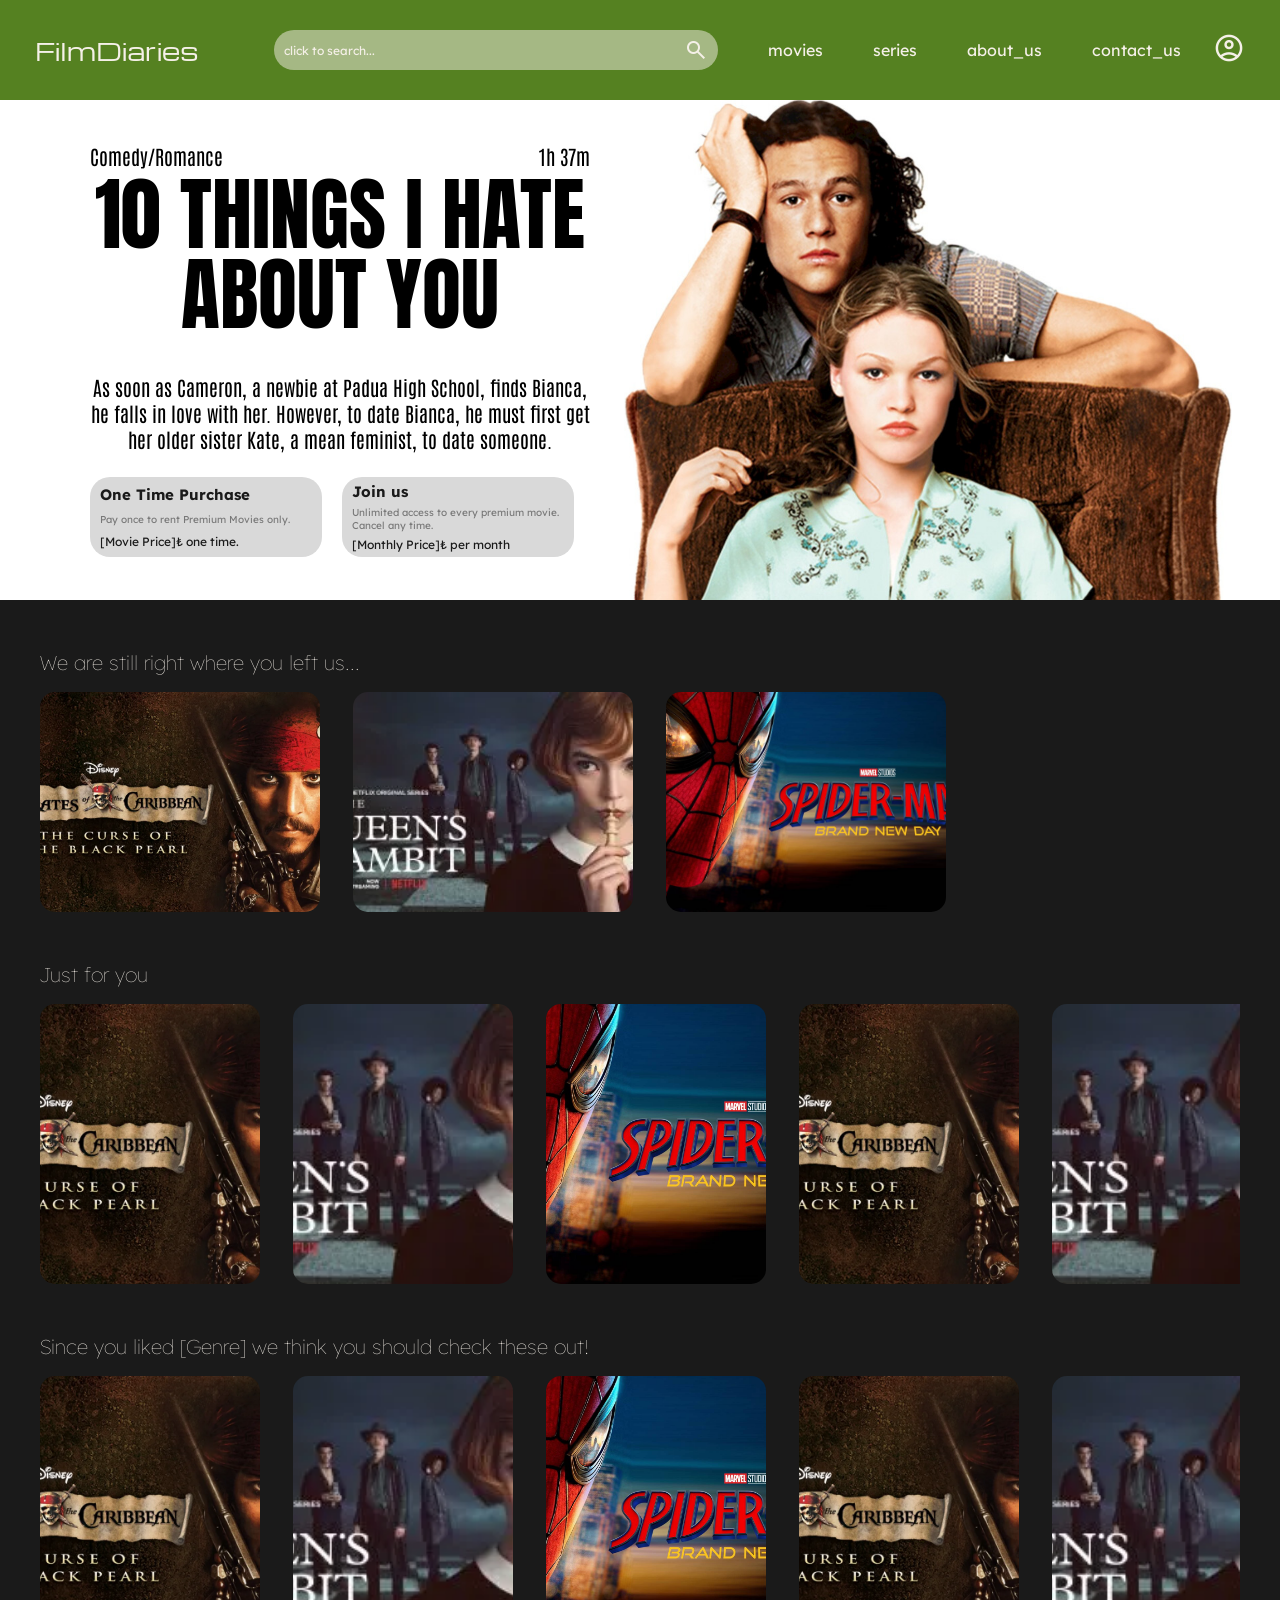
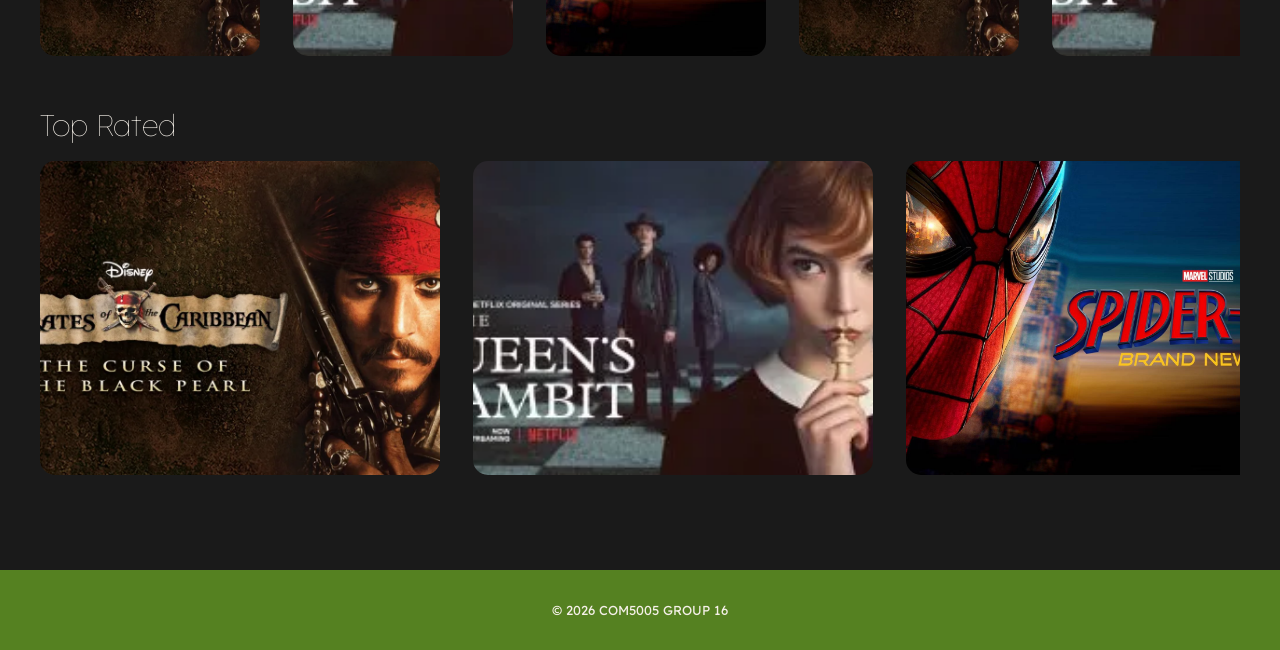
==== index.html @ 5ed3d282 "profile pop-up" ====
<!doctype html>
<html lang="en">
<head>
    <meta charset="UTF-8">
    <meta name="viewport" content="width=device-width, initial-scale=1.0">
    <title>FilmDiaries</title>
    <link rel="stylesheet" href="https://fonts.googleapis.com/css2?family=Anton&family=Antonio:wght@100..700&family=Instrument+Sans:ital,wght@0,400..700;1,400..700&family=Michroma&display=swap">
    <link rel="stylesheet" href="https://fonts.googleapis.com/css2?family=Anton&family=Antonio:wght@100..700&family=Instrument+Sans:ital,wght@0,400..700;1,400..700&display=swap">
    <link rel="stylesheet" href="https://fonts.googleapis.com/css2?family=Anton&family=Instrument+Sans:ital,wght@0,400..700;1,400..700&display=swap">
    <link rel="stylesheet" href="https://fonts.googleapis.com/css2?family=Lexend:wght@300;400;600;700&display=swap">
    <link rel="stylesheet" href="https://fonts.googleapis.com/css2?family=Material+Symbols+Outlined:opsz,wght,FILL,GRAD@20..48,100..700,0..1,-50..200" />
    <link href="css/style.css" rel="stylesheet" />
</head>
<body>
    <!-- nav bar ----------------------------------------------------------------------------------------- -->
    <nav>
        <div class="nav-left">
        <a href="index.html" class="logo">FilmDiaries</a>
        <form>
            <div class="search">
                <input class="search-input" type="search" placeholder="click to search...">
                <span class="search-icon material-symbols-outlined">search</span>
            </div>
        </form>
        </div>
        <div class="nav-right">
        <div class="nav-links">
            <a href="movies.html" class="link-text">movies</a>
            <a href="series.html" class="link-text">series</a>
            <a href="about_us.html" class="link-text">about_us</a>
            <a href="contact_us.html" class="link-text">contact_us</a>
            
        </div>
        <div class="profile">
            <span class="profile-icon material-symbols-outlined">account_circle</span>
            <!-- Açılır Menü (Popup) -->
            <div class="profile-popup" id="profilePopup">
                <div class="popup-header">
                    <span class="popup-title">My Profile</span>
                    <span class="header-icon material-symbols-outlined">account_circle</span>
                </div>
                <div class="popup-divider"></div>
                <ul class="popup-menu">
                    <li><a href="my_list.html">My List</a></li>
                    <li><a href="history.html">Watch History</a></li>
                    <li><a href="settings.html">Settings</a></li>
                </ul>
        </div>
        </div>
    </nav>
    <!-- reklam ----------------------------------------------------------------------------------------- -->
    <section class="reklam">
        <div class="reklam-movie">
            <div class="movie-info">
                <p>Comedy/Romance</p>
                <p>1h 37m</p>
            </div>
            <h1>10 THINGS I HATE ABOUT YOU</h1>
            <h6>
            As soon as Cameron, a newbie at Padua High School,
            finds Bianca, he falls in love with her. However,
            to date Bianca, he must first get her older sister Kate,
            a mean feminist, to date someone.
            </h6>
        </div>
        <div class="reklam-purchase-options">
            <div class="reklam-one-time">
                <h6>One Time Purchase</h6>
                <p>Pay once to rent Premium Movies only.</p>
                <h7>[Movie Price]₺ one time.</h7>
            </div>
            <div class="reklam-join">
                <h6>Join us</h6>
                <p>Unlimited access to every premium movie. Cancel any time.</p>
                <h7>[Monthly Price]₺ per month</h7>
            </div>
        </div>
    </section>
    <!-- main ----------------------------------------------------------------------------------------- -->
    <main>
        <p>We are still right where you left us...</p>
            <div class="wrapper">        
                <div class="wrapper-item">
                    <img class="item1-img" src="images/caribbean.webp" alt="Pirates of the Caribbean">
                </div>
                <div class="wrapper-item">
                    <img class="item1-img" src="images/QUEENS.webp" alt="The Queens Gambit">
                </div>
                <div class="wrapper-item">
                    <img class="item1-img" src="images/spiderman.jpg" alt="Spiderman 1">
                </div>
            </div>

        <p>Just for you</p>
            <div class="wrapper">        
                <div class="wrapper-item">
                    <img class="item2-img" src="images/caribbean.webp" alt="Pirates of the Caribbean">
                </div>
                <div class="wrapper-item">
                    <img class="item2-img" src="images/QUEENS.webp" alt="The Queens Gambit">
                </div>
                <div class="wrapper-item">
                    <img class="item2-img" src="images/spiderman.jpg" alt="Spiderman 1">
                </div>
                <div class="wrapper-item">
                    <img class="item2-img" src="images/caribbean.webp" alt="Pirates of the Caribbean">
                </div>
                <div class="wrapper-item">
                    <img class="item2-img" src="images/QUEENS.webp" alt="The Queens Gambit">
                </div>
                <div class="wrapper-item">
                    <img class="item2-img" src="images/spiderman.jpg" alt="Spiderman 1">
                </div>
                <div class="wrapper-item">
                    <img class="item2-img" src="images/caribbean.webp" alt="Pirates of the Caribbean">
                </div>
                <div class="wrapper-item">
                    <img class="item2-img" src="images/QUEENS.webp" alt="The Queens Gambit">
                </div>
                <div class="wrapper-item">
                    <img class="item2-img" src="images/spiderman.jpg" alt="Spiderman 1">
                </div>
            </div>
        <p>Since you liked [Genre] we think you should check these out!</p>
            <div class="wrapper">        
                <div class="wrapper-item">
                    <img class="item2-img" src="images/caribbean.webp" alt="Pirates of the Caribbean">
                </div>
                <div class="wrapper-item">
                    <img class="item2-img" src="images/QUEENS.webp" alt="The Queens Gambit">
                </div>
                <div class="wrapper-item">
                    <img class="item2-img" src="images/spiderman.jpg" alt="Spiderman 1">
                </div>
                <div class="wrapper-item">
                    <img class="item2-img" src="images/caribbean.webp" alt="Pirates of the Caribbean">
                </div>
                <div class="wrapper-item">
                    <img class="item2-img" src="images/QUEENS.webp" alt="The Queens Gambit">
                </div>
                <div class="wrapper-item">
                    <img class="item2-img" src="images/spiderman.jpg" alt="Spiderman 1">
                </div>
                <div class="wrapper-item">
                    <img class="item2-img" src="images/caribbean.webp" alt="Pirates of the Caribbean">
                </div>
                <div class="wrapper-item">
                    <img class="item2-img" src="images/QUEENS.webp" alt="The Queens Gambit">
                </div>
                <div class="wrapper-item">
                    <img class="item2-img" src="images/spiderman.jpg" alt="Spiderman 1">
                </div>
            </div>
        <h6>Top Rated</h6>
            <div class="wrapper">        
                <div class="wrapper-item">
                    <img class="item3-img" src="images/caribbean.webp" alt="Pirates of the Caribbean">
                </div>
                <div class="wrapper-item">
                    <img class="item3-img" src="images/QUEENS.webp" alt="The Queens Gambit">
                </div>
                <div class="wrapper-item">
                    <img class="item3-img" src="images/spiderman.jpg" alt="Spiderman 1">
                </div>
            </div>
    </main>
</body>
<script>
    const profileBtn = document.querySelector('nav .profile');
    const profilePopup = document.getElementById('profilePopup');

    profileBtn.addEventListener('click', (e) => {
        if (e.target.closest('.profile-popup')) return;
        profilePopup.classList.toggle('active');
    });

    document.addEventListener('click', (e) => {
        if (!profileBtn.contains(e.target)) {
            profilePopup.classList.remove('active');
        }
    });
</script>
<footer>
    <p>© 2026 COM5005 GROUP 16</p>
</footer>
</html>
---- css/style.css ----
* {
    margin: 0;
    padding: 0;
    box-sizing: border-box;
}
/* sayfanın genel stili */
body {
    font-family: "Lexend", sans-serif;
    color: #F5F0E8;
    background-color: #1A1A1A;
    width: 100%;
    overflow-x: hidden;
}

/* nav bar ------------------------------------------------------------------------------ */

nav {
    display: flex;
    justify-content: space-between;
    align-items: center;
    background-color: #558121;
    position: sticky; /* sayfa kaydırılınca nav üstte kalmaya devam etsin */
    top: 0;
    z-index: 100; /* diğer elemanların üstünde dursun diye en üst katman */
    height: 100px;
    padding: 25px;
    box-sizing: border-box;
    width: 100%;
    border: none;
}
.nav-left {
    display: flex;
    align-items: center;
    gap: 65px; 
}
.nav-right {
    align-items: center;
    gap: 35px;
    display: flex;
}

nav .logo {
    font-family: "Michroma", sans-serif;
    color: #F5F0E8;
    font-size: 24px;
    white-space: nowrap;
    padding: 10px;
    text-decoration: none;
}
nav .logo:hover{
    color: #812154;
}
nav .search{
    width:max-content;
    display: flex;
    padding: 10px;
    border-radius: 28px;
    background-color: rgba(245, 240, 232,0.5);
    height: 40px;
    align-items: center;
    box-sizing: border-box;
}

nav .search-input{
    font-size: 12px;
    font-family:'Lexend', sans-serif;
    border:none;
    background: transparent;
    width: 400px;
}

nav .search-input::placeholder,
nav .search-icon{
    color: #F5F0E8;
}

/*nav linkleri */

.nav-links{
    display: flex;
    margin-right: 30px;
    width: 400px;
    margin: auto;   
    gap: 50px;
}

nav .link {
    font: size 20px;
    font-family:'Lexend', sans-serif;
    border:none;
    background: transparent;
    width: 400px;
    display: flex;
    margin: auto;
}

nav .link-text {
    text-decoration: none;
    color: #F5F0E8;
    font: size 20px;
    font-family:'Lexend', sans-serif;
    border:none;
    background: transparent;
    width: 400px;
    display: flex;
    gap: 32px;
    margin: auto;
}

nav .link-text:hover {
    color: #812154;
}
nav .profile{
    border:none;
    background: transparent;
    padding: 10px;
    margin: auto;
}
nav .profile-icon.material-symbols-outlined{
    border:none;
    background: transparent;
    font-size: 32px;
    margin: auto;
}
nav .profile:hover{
    color: #812154;
}

/* Profil alanına konumlandırma desteği */
nav .profile {
    position: relative;
    cursor: pointer;
}

/* Açılır Menü (Popup) */
.profile-popup {
    display: none;
    position: absolute;
    top: -5px;
    right: 0;
    width: 210px;
    background-color: #262c26;
    border-radius: 18px;
    padding: 16px 20px;
    box-shadow: 0 10px 25px rgba(0, 0, 0, 0.45);
    z-index: 1000;
    color: #ffffff;
    cursor: default;
}

.profile-popup.active {
    display: block;
}

.popup-header {
    display: flex;
    align-items: center;
    justify-content: flex-end;
    gap: 10px;
}

.popup-title {
    font-size: 14px;
    font-weight: 500;
}

.header-icon {
    font-size: 28px !important;
    color: #889388;
}

.popup-divider {
    height: 1px;
    background-color: rgba(255, 255, 255, 0.2);
    margin: 12px 0 10px 0;
}

.popup-menu {
    list-style-type: disc;
    margin: 0;
    padding-left: 20px;
    text-align: left;
}

.popup-menu li {
    margin: 8px 0;
    color: #e6e6e6;
}

.popup-menu a {
    color: #f0f0f0;
    text-decoration: none;
    font-size: 14px;
}

.popup-menu a:hover {
    color: #812154;
    text-decoration: underline;
}

/* reklam ------------------------------------------------------------------------------ */

.reklam{
    background-image: url('../images/reklam.jpg');
    background-size: cover;
    background-position: center;
    background-repeat: no-repeat;
    height: 500px;
    display: flex;
    flex-direction: column;  
    justify-content: center;
}
.reklam-movie h1{
    font-size: 80px;
    font-family: "Anton",sans-serif;
    text-align: center;
    font-weight: normal;
    line-height: 80px;
    margin-top: 5px;
}
.reklam-movie h6{
    font-family: "Antonio",sans-serif;
    font-size: 20px;
    text-align: center;
    font-weight: normal;
    margin-top: 40px;

}
.movie-info p{
    font-family: "Antonio",sans-serif;
    font-size: 20px;
}
.reklam-movie{
    mix-blend-mode: difference;
    color: #ffffff;
    width: 500px;
    margin-left: 90px;
}
.movie-info{
    display: flex;
    justify-content: space-between;
    font-family: "Anton", sans-serif;
}
.reklam-purchase-options{
    margin-top: 25px;
    display: flex;
    gap: 20px   ;
    justify-content: left;
    margin-left: 90px;
}
.reklam-one-time{
    background-color: #D9D9D9;
    border-radius: 20px;
    height:80px ; 
    width:232px ; 
    display: flex;
    flex-direction: column;
    text-align: left;
    justify-content: space-evenly;  
}
.reklam-join{
    background-color: #D9D9D9;
    border-radius: 20px;
    height:80px ; 
    width:232px ; 
    display: flex;
    flex-direction: column;
    text-align: left;
    justify-content: space-evenly;  
}
.reklam-purchase-options h6{
    font-family: "Lexend",sans-serif;
    font-size: 15px;
    color: #1A1A1A;
    margin-left: 10px;

}
.reklam-purchase-options h7{
    font-family: "Lexend",sans-serif;
    font-size: 12px;
    color: #1A1A1A;
    margin-left: 10px;

}
.reklam-purchase-options p{
    font-family: "Lexend",sans-serif;
    font-size: 10px;
    color: #1A1A1A;
    opacity: 50%;
    margin-left: 10px;

}




/* main ------------------------------------------------------------------------------ */

main{
    height: 1520px;
}
main p{
    font-size: 20px;
    font-weight: lighter;
    margin-top: 50px;
    margin-left: 40px;
    margin-right: 40px;


}
.wrapper{
    margin-left: 40px;
    margin-right: 40px;
    display: flex;
    overflow-x: auto;
    margin-top: 17px;
    gap: 33px;
}
.wrapper::-webkit-scrollbar{
    width: 0px;
    height: 0px;
}
.wrapper-item{
    line-height: 0px;
    width: auto !important;
}
.item1-img{
    width: 280px;
    height: 220px;
    object-fit: cover;
    border-radius: 15px;
}
.item2-img{
    width: 220px;
    height: 280px;
    object-fit: cover;
    border-radius: 15px;

}
main h6{
    font-size: 30px;
    font-weight: lighter;
    margin-top: 50px;
    margin-left: 40px;
    margin-right: 40px;

}
.item3-img{
    width: 400px;
    height: 314px;
    object-fit: cover;
    border-radius: 15px;

}
/* footer ------------------------------------------------------------------------------ */

footer{
    background-color: #558121;
    height: 80px;
    display: flex;
    flex-direction: column;
    justify-content: center;
}
footer p{
    text-align: center;
    font-size: 13px;
}
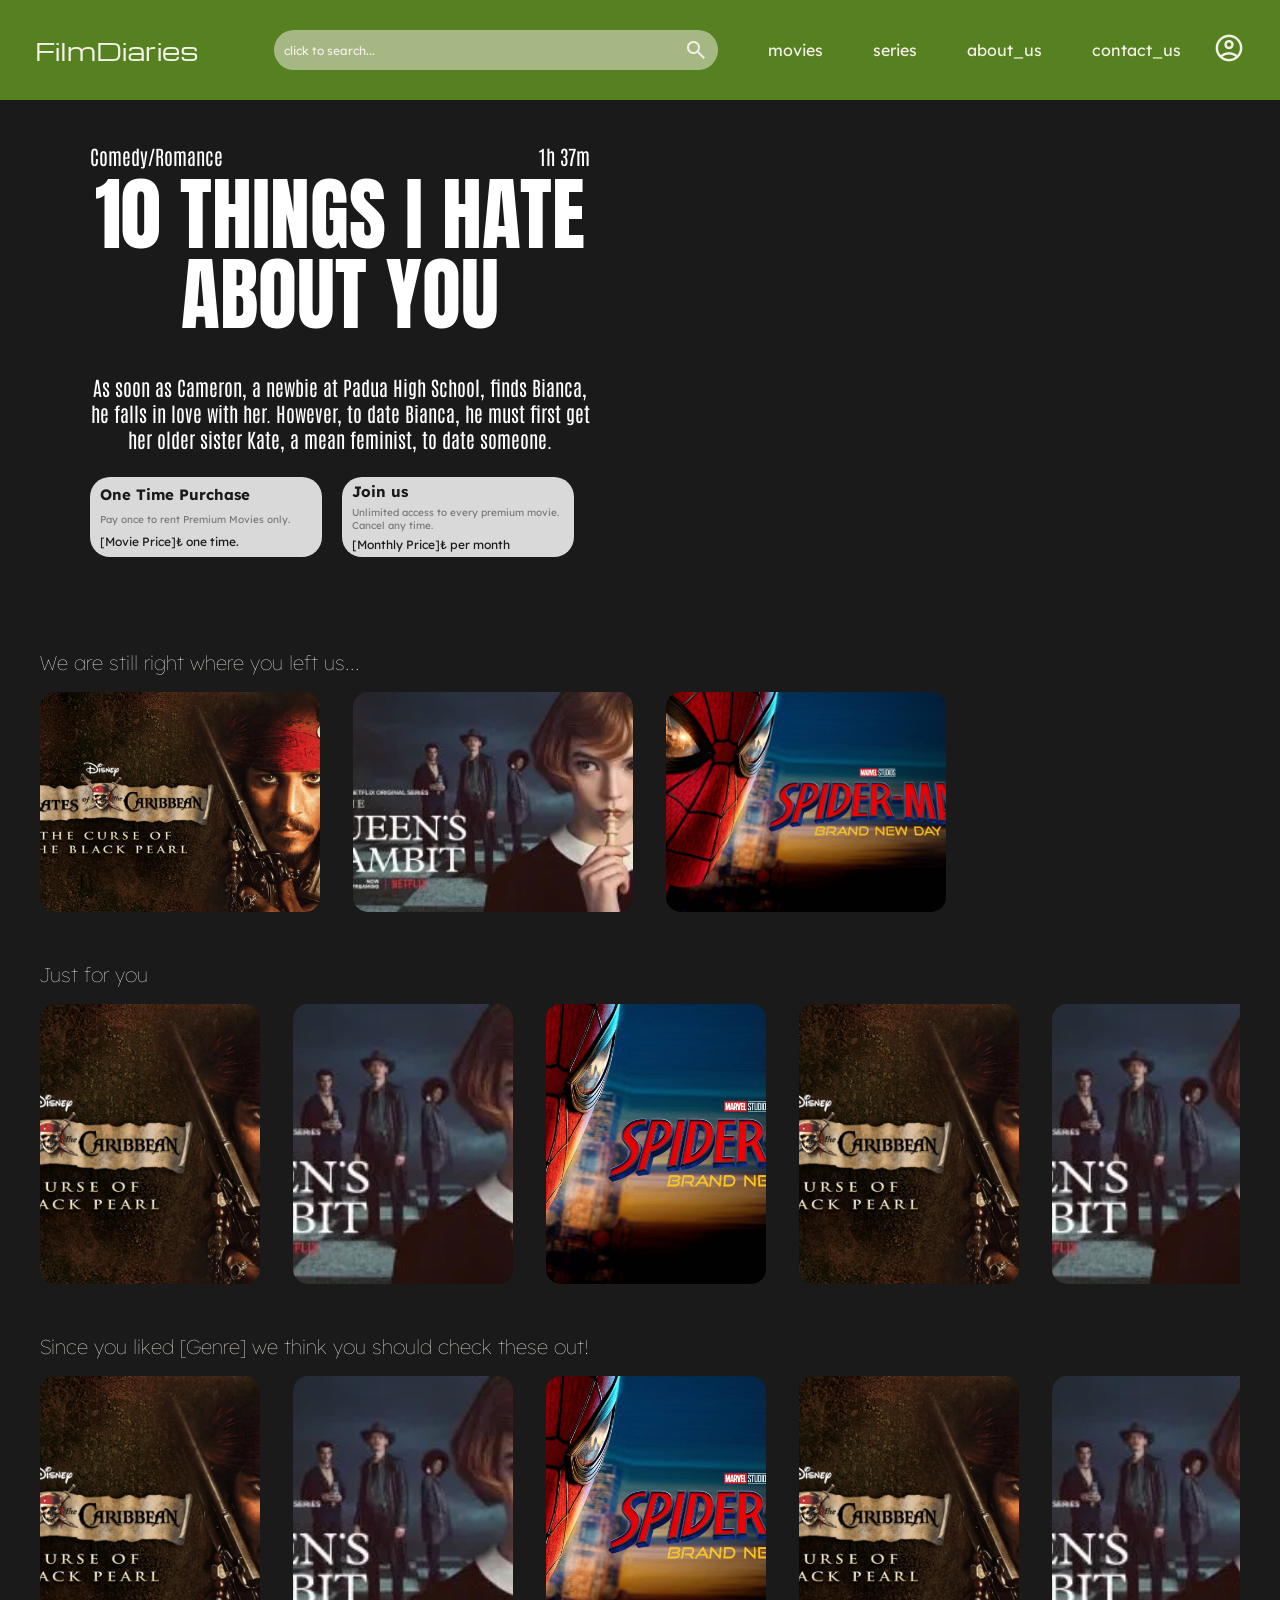
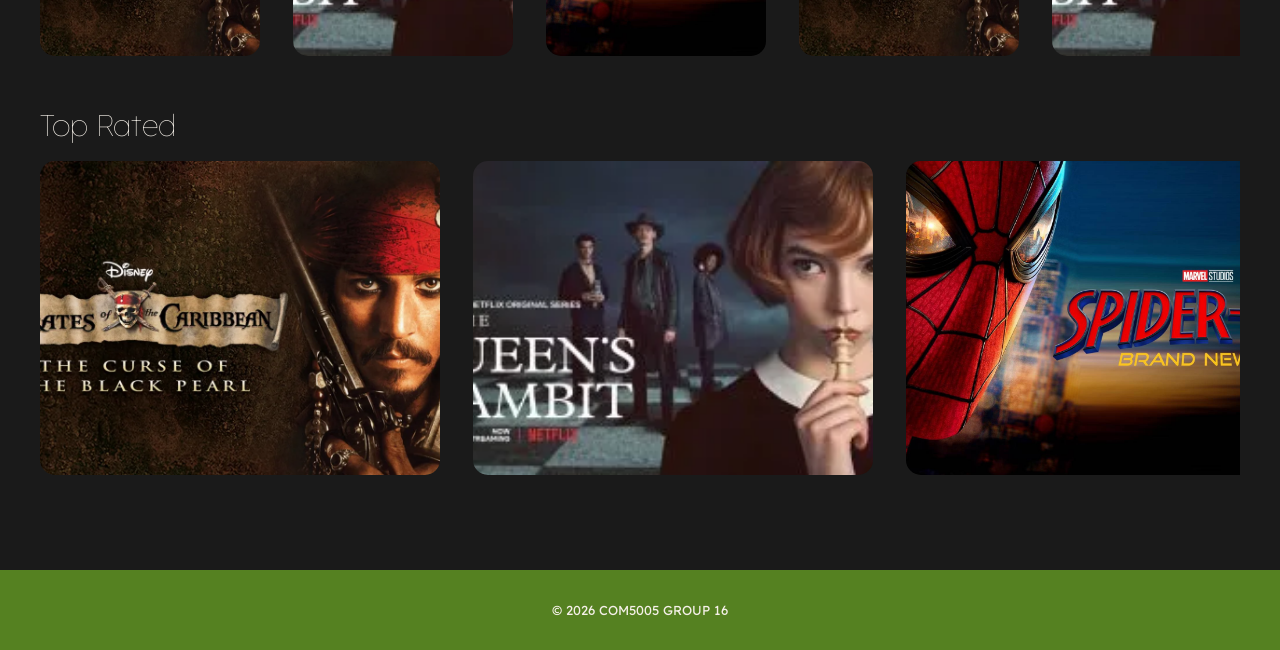
==== commit 6c80fab5: "reklam kelimesini sponsorla değiştirme" ====
--- a/index.html
+++ b/index.html
@@ -15,42 +15,42 @@
     <!-- nav bar ----------------------------------------------------------------------------------------- -->
     <nav>
         <div class="nav-left">
-        <a href="index.html" class="logo">FilmDiaries</a>
-        <form>
-            <div class="search">
-                <input class="search-input" type="search" placeholder="click to search...">
-                <span class="search-icon material-symbols-outlined">search</span>
-            </div>
-        </form>
+            <a href="index.html" class="logo">FilmDiaries</a>
+            <form>
+                <div class="search">
+                    <input class="search-input" type="search" placeholder="click to search...">
+                    <span class="search-icon material-symbols-outlined">search</span>
+                </div>
+            </form>
         </div>
         <div class="nav-right">
-        <div class="nav-links">
-            <a href="movies.html" class="link-text">movies</a>
-            <a href="series.html" class="link-text">series</a>
-            <a href="about_us.html" class="link-text">about_us</a>
-            <a href="contact_us.html" class="link-text">contact_us</a>
-            
-        </div>
-        <div class="profile">
-            <span class="profile-icon material-symbols-outlined">account_circle</span>
-            <!-- Açılır Menü (Popup) -->
-            <div class="profile-popup" id="profilePopup">
-                <div class="popup-header">
-                    <span class="popup-title">My Profile</span>
-                    <span class="header-icon material-symbols-outlined">account_circle</span>
+            <div class="nav-links">
+                <a href="movies.html" class="link-text">movies</a>
+                <a href="series.html" class="link-text">series</a>
+                <a href="about_us.html" class="link-text">about_us</a>
+                <a href="contact_us.html" class="link-text">contact_us</a> 
+            </div>
+            <div class="profile">
+                <span class="profile-icon material-symbols-outlined">account_circle</span>
+                <!-- Açılır Menü (Popup) -->
+                <div class="profile-popup" id="profilePopup">
+                    <div class="popup-header">
+                        <a class="popup-title" href="profile.html">My Profile</a>
+                        <span class="header-icon material-symbols-outlined">account_circle</span>
+                    </div>
+                    <div class="popup-divider"></div>
+                    <ul class="popup-menu">
+                        <li><a href="my_list.html">My List</a></li>
+                        <li><a href="history.html">Watch History</a></li>
+                        <li><a href="settings.html">Settings</a></li>
+                    </ul>
                 </div>
-                <div class="popup-divider"></div>
-                <ul class="popup-menu">
-                    <li><a href="my_list.html">My List</a></li>
-                    <li><a href="history.html">Watch History</a></li>
-                    <li><a href="settings.html">Settings</a></li>
-                </ul>
-        </div>
+            </div>
         </div>
     </nav>
-    <!-- reklam ----------------------------------------------------------------------------------------- -->
-    <section class="reklam">
-        <div class="reklam-movie">
+    <!-- sponsor ----------------------------------------------------------------------------------------- -->
+    <section class="sponsor">
+        <div class="sponsor-movie">
             <div class="movie-info">
                 <p>Comedy/Romance</p>
                 <p>1h 37m</p>
@@ -63,13 +63,13 @@
             a mean feminist, to date someone.
             </h6>
         </div>
-        <div class="reklam-purchase-options">
-            <div class="reklam-one-time">
+        <div class="sponsor-purchase-options">
+            <div class="sponsor-one-time">
                 <h6>One Time Purchase</h6>
                 <p>Pay once to rent Premium Movies only.</p>
                 <h7>[Movie Price]₺ one time.</h7>
             </div>
-            <div class="reklam-join">
+            <div class="sponsor-join">
                 <h6>Join us</h6>
                 <p>Unlimited access to every premium movie. Cancel any time.</p>
                 <h7>[Monthly Price]₺ per month</h7>
@@ -165,21 +165,7 @@
             </div>
     </main>
 </body>
-<script>
-    const profileBtn = document.querySelector('nav .profile');
-    const profilePopup = document.getElementById('profilePopup');
-
-    profileBtn.addEventListener('click', (e) => {
-        if (e.target.closest('.profile-popup')) return;
-        profilePopup.classList.toggle('active');
-    });
-
-    document.addEventListener('click', (e) => {
-        if (!profileBtn.contains(e.target)) {
-            profilePopup.classList.remove('active');
-        }
-    });
-</script>
+<script src="js/index.js"></script>
 <footer>
     <p>© 2026 COM5005 GROUP 16</p>
 </footer>
--- a/css/style.css
+++ b/css/style.css
@@ -115,6 +115,8 @@
     background: transparent;
     padding: 10px;
     margin: auto;
+    position: relative;
+    cursor: pointer;
 }
 nav .profile-icon.material-symbols-outlined{
     border:none;
@@ -126,13 +128,6 @@
     color: #812154;
 }
 
-/* Profil alanına konumlandırma desteği */
-nav .profile {
-    position: relative;
-    cursor: pointer;
-}
-
-/* Açılır Menü (Popup) */
 .profile-popup {
     display: none;
     position: absolute;
@@ -160,8 +155,13 @@
 }
 
 .popup-title {
+    text-decoration: none;
+    color:#F5F0E8;
     font-size: 14px;
     font-weight: 500;
+}
+.popup-title:hover{
+    color: #812154;
 }
 
 .header-icon {
@@ -198,10 +198,10 @@
     text-decoration: underline;
 }
 
-/* reklam ------------------------------------------------------------------------------ */
-
-.reklam{
-    background-image: url('../images/reklam.jpg');
+/* sponsor ------------------------------------------------------------------------------ */
+
+.sponsor{
+    background-image: url('../images/sponsor.jpg');
     background-size: cover;
     background-position: center;
     background-repeat: no-repeat;
@@ -210,7 +210,7 @@
     flex-direction: column;  
     justify-content: center;
 }
-.reklam-movie h1{
+.sponsor-movie h1{
     font-size: 80px;
     font-family: "Anton",sans-serif;
     text-align: center;
@@ -218,7 +218,7 @@
     line-height: 80px;
     margin-top: 5px;
 }
-.reklam-movie h6{
+.sponsor-movie h6{
     font-family: "Antonio",sans-serif;
     font-size: 20px;
     text-align: center;
@@ -230,7 +230,7 @@
     font-family: "Antonio",sans-serif;
     font-size: 20px;
 }
-.reklam-movie{
+.sponsor-movie{
     mix-blend-mode: difference;
     color: #ffffff;
     width: 500px;
@@ -241,14 +241,14 @@
     justify-content: space-between;
     font-family: "Anton", sans-serif;
 }
-.reklam-purchase-options{
+.sponsor-purchase-options{
     margin-top: 25px;
     display: flex;
     gap: 20px   ;
     justify-content: left;
     margin-left: 90px;
 }
-.reklam-one-time{
+.sponsor-one-time{
     background-color: #D9D9D9;
     border-radius: 20px;
     height:80px ; 
@@ -258,7 +258,7 @@
     text-align: left;
     justify-content: space-evenly;  
 }
-.reklam-join{
+.sponsor-join{
     background-color: #D9D9D9;
     border-radius: 20px;
     height:80px ; 
@@ -268,21 +268,21 @@
     text-align: left;
     justify-content: space-evenly;  
 }
-.reklam-purchase-options h6{
+.sponsor-purchase-options h6{
     font-family: "Lexend",sans-serif;
     font-size: 15px;
     color: #1A1A1A;
     margin-left: 10px;
 
 }
-.reklam-purchase-options h7{
+.sponsor-purchase-options h7{
     font-family: "Lexend",sans-serif;
     font-size: 12px;
     color: #1A1A1A;
     margin-left: 10px;
 
 }
-.reklam-purchase-options p{
+.sponsor-purchase-options p{
     font-family: "Lexend",sans-serif;
     font-size: 10px;
     color: #1A1A1A;
@@ -364,4 +364,46 @@
 footer p{
     text-align: center;
     font-size: 13px;
+}
+
+/* back button ------------------------------------------------------------------------------ */
+
+.back-btn {
+    display: inline-block;
+    margin-left: 100px;
+    margin-bottom: 80px;
+    border: 2px solid #558121;
+    color: #558121;
+    padding: 12px 28px;
+    border-radius: 50px;
+    text-decoration: none;
+    font-size: 14px;
+    transition: all 0.3s;
+}
+/* çerçeveli butona hover */
+.back-btn:hover {
+    background: #558121;
+    color: #ffffff;
+}
+
+/* scroll animation ------------------------------------------------------------------------------ */
+
+/* --- YUMUŞAK KAYDIRMA (SMOOTH SCROLL) --- */
+html {
+    scroll-behavior: smooth;
+}
+
+/* --- YUKARI KAYARAK BELİRME ANİMASYONU --- */
+.scroll-reveal {
+    opacity: 0;
+    transform: translateY(45px);
+    transition: opacity 0.75s cubic-bezier(0.2, 0.8, 0.2, 1), 
+                transform 0.75s cubic-bezier(0.2, 0.8, 0.2, 1);
+    will-change: opacity, transform;
+}
+
+/* Ekrana girdiği anda JS tarafından eklenir */
+.scroll-reveal.active {
+    opacity: 1;
+    transform: translateY(0);
 }
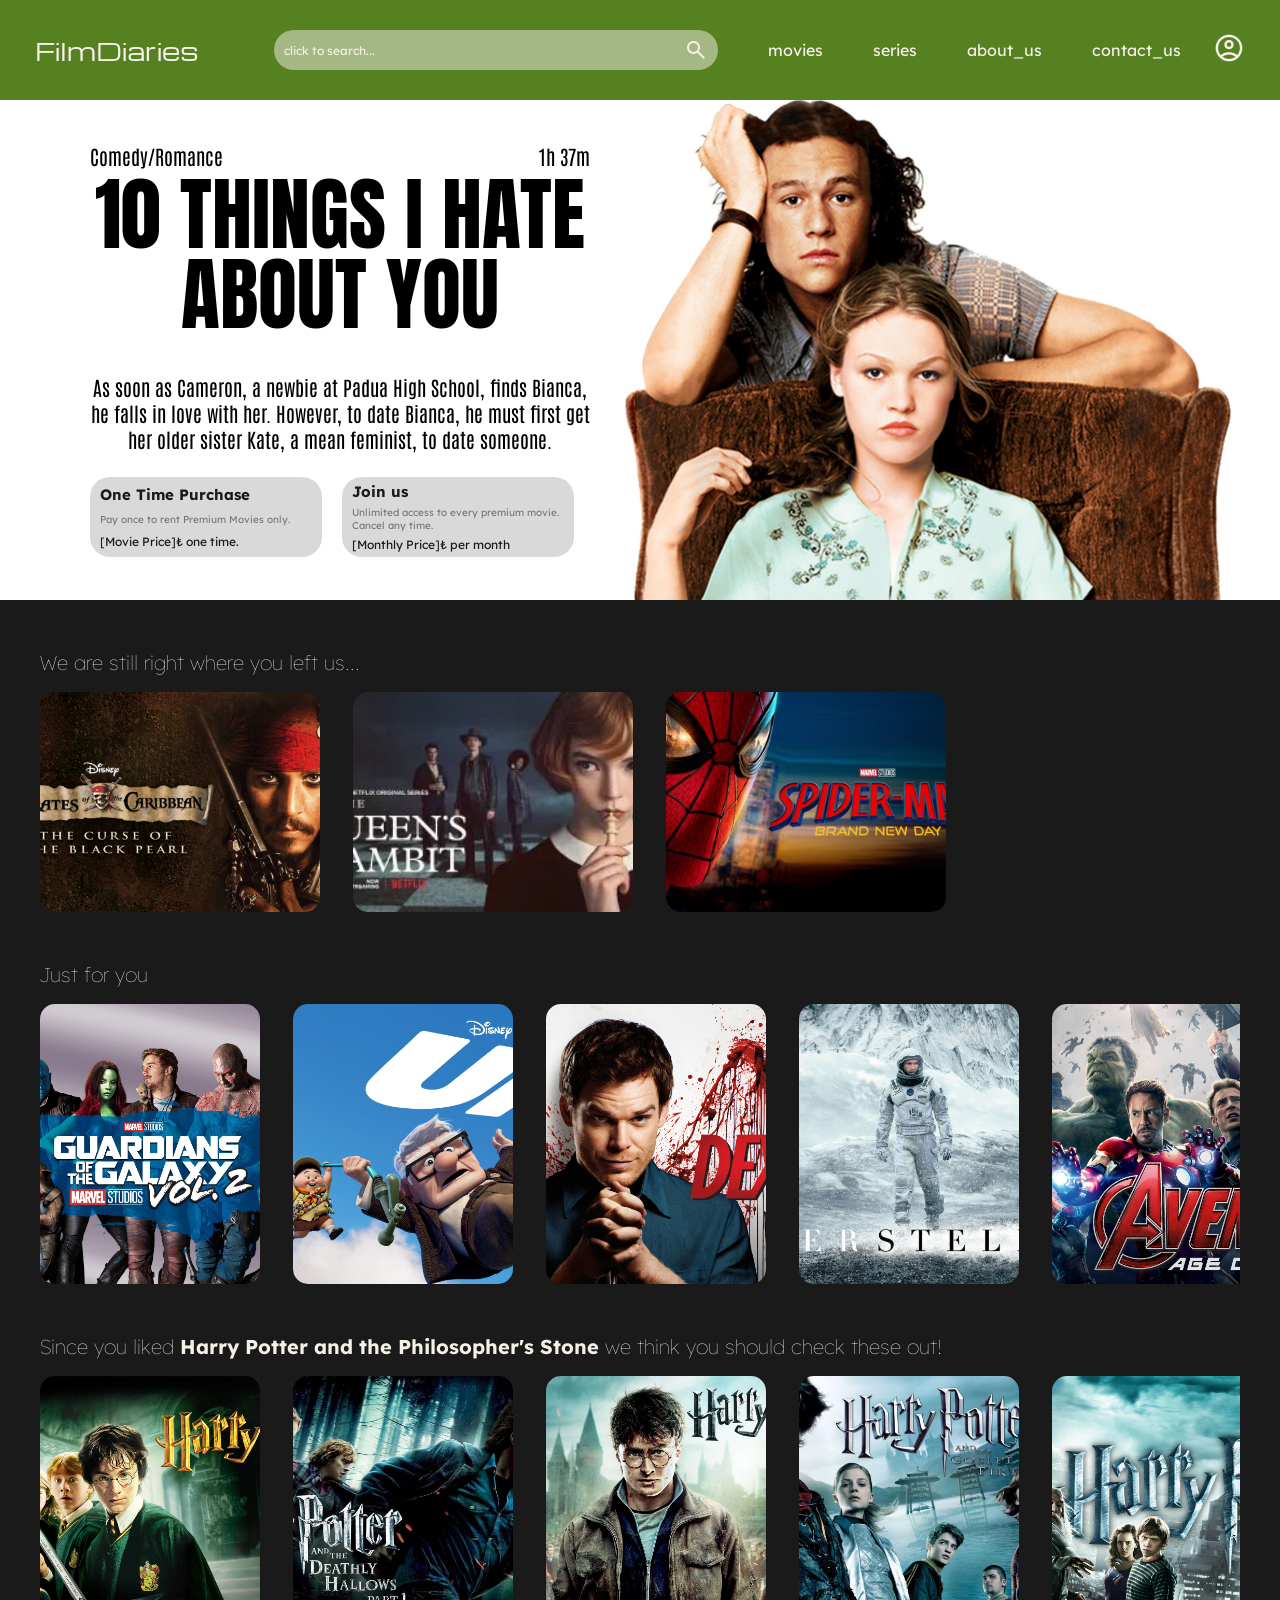
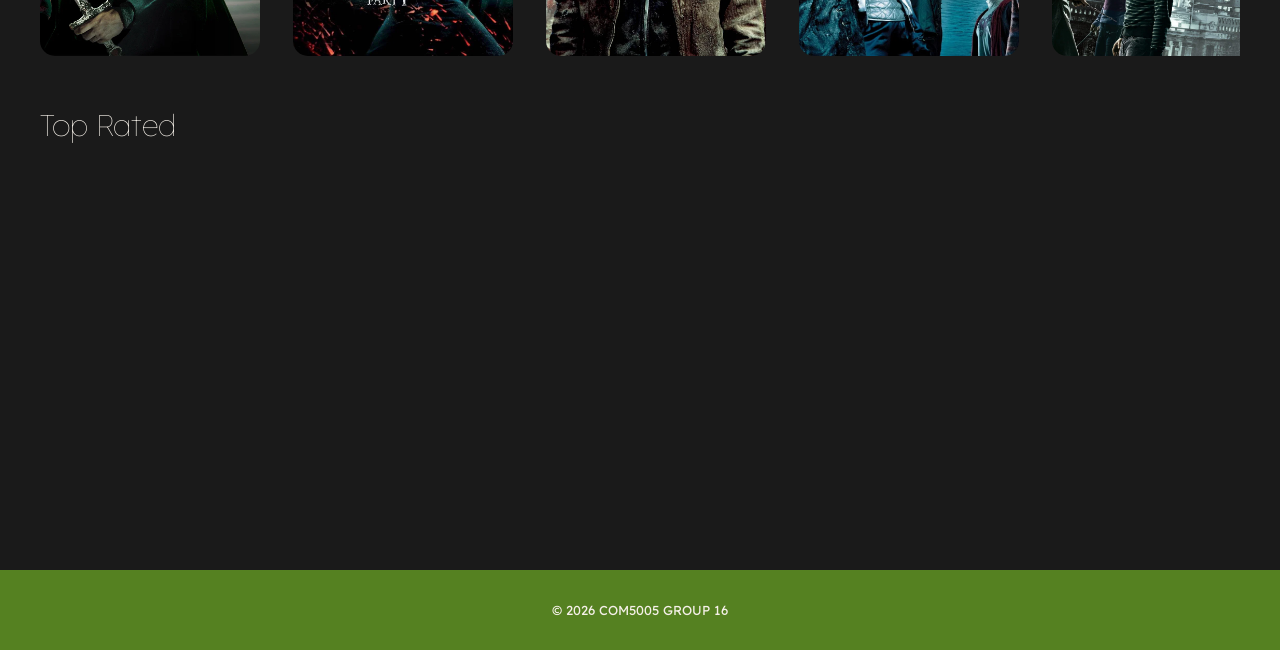
==== commit 04f6976e: "posters" ====
--- a/index.html
+++ b/index.html
@@ -94,73 +94,70 @@
         <p>Just for you</p>
             <div class="wrapper">        
                 <div class="wrapper-item">
-                    <img class="item2-img" src="images/caribbean.webp" alt="Pirates of the Caribbean">
+                    <img class="item2-img" src="images/Guardians_of_the_Galaxy_2.webp" alt="Guardians_of_the_Galaxy_2">
                 </div>
                 <div class="wrapper-item">
-                    <img class="item2-img" src="images/QUEENS.webp" alt="The Queens Gambit">
+                    <img class="item2-img" src="images/Pixar_Up.webp" alt="Up">
                 </div>
                 <div class="wrapper-item">
-                    <img class="item2-img" src="images/spiderman.jpg" alt="Spiderman 1">
+                    <img class="item2-img" src="images/Series_Dexter.webp" alt="Dexter">
                 </div>
                 <div class="wrapper-item">
-                    <img class="item2-img" src="images/caribbean.webp" alt="Pirates of the Caribbean">
+                    <img class="item2-img" src="images/CN_Interstellar.webp" alt="Interstellar">
                 </div>
                 <div class="wrapper-item">
-                    <img class="item2-img" src="images/QUEENS.webp" alt="The Queens Gambit">
+                    <img class="item2-img" src="images/Avengers_Age_of_Ultron.webp" alt="Avengers_Age_of_Ultron">
                 </div>
                 <div class="wrapper-item">
-                    <img class="item2-img" src="images/spiderman.jpg" alt="Spiderman 1">
+                    <img class="item2-img" src="images/IronMan.webp" alt="Iron_Man">
                 </div>
                 <div class="wrapper-item">
-                    <img class="item2-img" src="images/caribbean.webp" alt="Pirates of the Caribbean">
+                    <img class="item2-img" src="images/Disney_Tangled.webp" alt="Tangled">
                 </div>
                 <div class="wrapper-item">
-                    <img class="item2-img" src="images/QUEENS.webp" alt="The Queens Gambit">
+                    <img class="item2-img" src="images/Doctor_Strange.webp" alt="Doctor_Strange">
                 </div>
                 <div class="wrapper-item">
-                    <img class="item2-img" src="images/spiderman.jpg" alt="Spiderman 1">
+                    <img class="item2-img" src="images/Ghibli_The_Wind_Rises.jpg" alt="The_Wind_Rises">
                 </div>
             </div>
-        <p>Since you liked [Genre] we think you should check these out!</p>
+        <p>Since you liked <strong>Harry Potter and the Philosopher's Stone</strong> we think you should check these out!</p>
             <div class="wrapper">        
                 <div class="wrapper-item">
-                    <img class="item2-img" src="images/caribbean.webp" alt="Pirates of the Caribbean">
+                    <img class="item2-img" src="images/HarryPotter_and_the_Chamber_of_Secrets.webp" alt="HarryPotter_and_the_Chamber_of_Secrets">
                 </div>
                 <div class="wrapper-item">
-                    <img class="item2-img" src="images/QUEENS.webp" alt="The Queens Gambit">
+                    <img class="item2-img" src="images/HarryPotter_and_the_Deathly_Hallows_Part1.webp" alt="HarryPotter_and_the_Deathly_Hallows_Part1">
                 </div>
                 <div class="wrapper-item">
-                    <img class="item2-img" src="images/spiderman.jpg" alt="Spiderman 1">
+                    <img class="item2-img" src="images/HarryPotter_and_the_Deathly_Hallows_Part2.webp" alt="HarryPotter_and_the_Deathly_Hallows_Part2">
                 </div>
                 <div class="wrapper-item">
-                    <img class="item2-img" src="images/caribbean.webp" alt="Pirates of the Caribbean">
+                    <img class="item2-img" src="images/HarryPotter_and_the_Goblet_of_Fire.webp" alt="HarryPotter_and_the_Goblet_of_Fire">
                 </div>
                 <div class="wrapper-item">
-                    <img class="item2-img" src="images/QUEENS.webp" alt="The Queens Gambit">
+                    <img class="item2-img" src="images/HarryPotter_and_the_HalfBlood_Prince.webp" alt="HarryPotter_and_the_HalfBlood_Prince">
                 </div>
                 <div class="wrapper-item">
-                    <img class="item2-img" src="images/spiderman.jpg" alt="Spiderman 1">
+                    <img class="item2-img" src="images/HarryPotter_and_the_Order_of_the_Phoenix.webp" alt="HarryPotter_and_the_Order_of_the_Phoenix">
                 </div>
                 <div class="wrapper-item">
-                    <img class="item2-img" src="images/caribbean.webp" alt="Pirates of the Caribbean">
+                    <img class="item2-img" src="images/HarryPotter_and_the_Prisoner_of_Azkaban.webp" alt="HarryPotter_and_the_Prisoner_of_Azkaban">
                 </div>
                 <div class="wrapper-item">
-                    <img class="item2-img" src="images/QUEENS.webp" alt="The Queens Gambit">
-                </div>
-                <div class="wrapper-item">
-                    <img class="item2-img" src="images/spiderman.jpg" alt="Spiderman 1">
+                    <img class="item2-img" src="images/HarryPotter _nd_the_Sorcerers_Stone.webp" alt="HarryPotter _nd_the_Sorcerers_Stone">
                 </div>
             </div>
         <h6>Top Rated</h6>
             <div class="wrapper">        
                 <div class="wrapper-item">
-                    <img class="item3-img" src="images/caribbean.webp" alt="Pirates of the Caribbean">
+                    <img class="item3-img" src="images/Series_Game_of_Thrones.webp" alt="Game_of_Thrones">
                 </div>
                 <div class="wrapper-item">
-                    <img class="item3-img" src="images/QUEENS.webp" alt="The Queens Gambit">
+                    <img class="item3-img" src="images/CN_Oppenheimer.webp" alt="Oppenheimer">
                 </div>
                 <div class="wrapper-item">
-                    <img class="item3-img" src="images/spiderman.jpg" alt="Spiderman 1">
+                    <img class="item3-img" src="images/Series_Arcane.webp" alt="Arcane">
                 </div>
             </div>
     </main>
--- a/css/style.css
+++ b/css/style.css
@@ -305,8 +305,9 @@
     margin-top: 50px;
     margin-left: 40px;
     margin-right: 40px;
-
-
+}
+main p strong {
+    font-weight: 700;
 }
 .wrapper{
     margin-left: 40px;
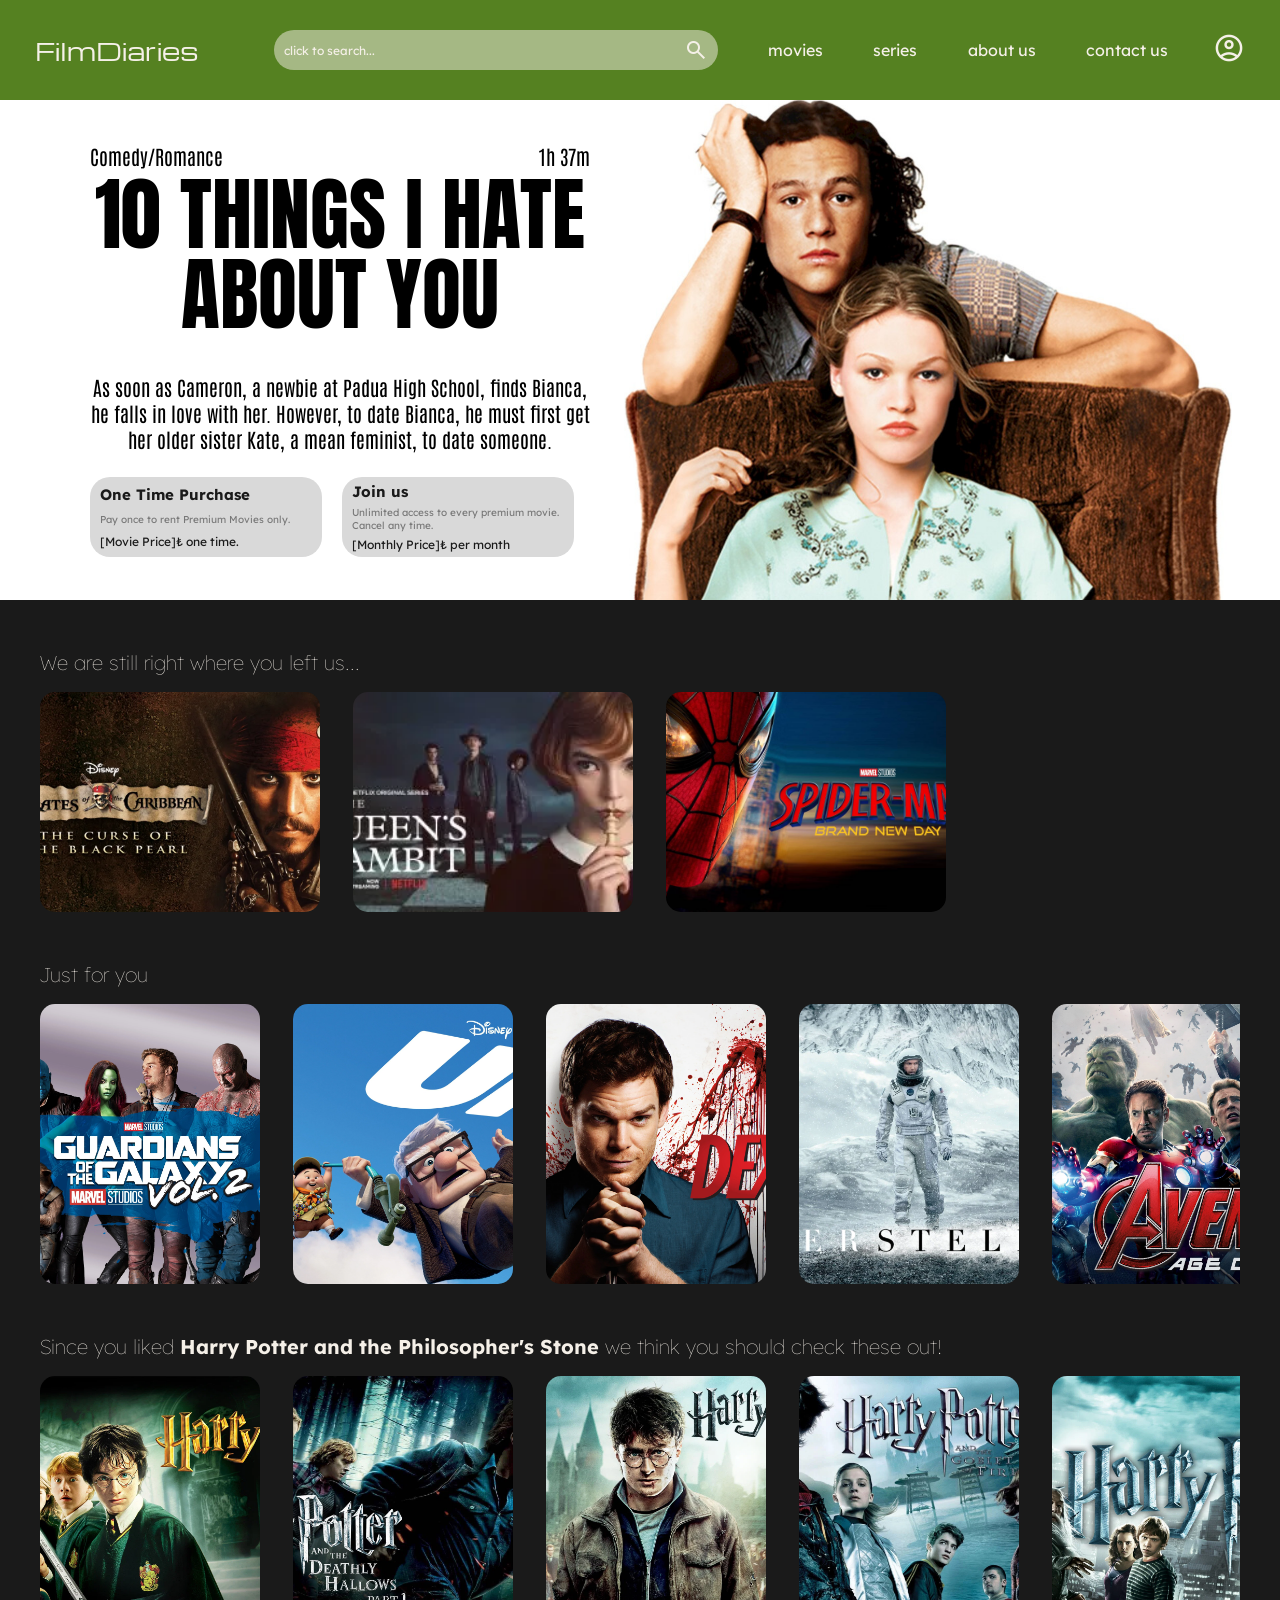
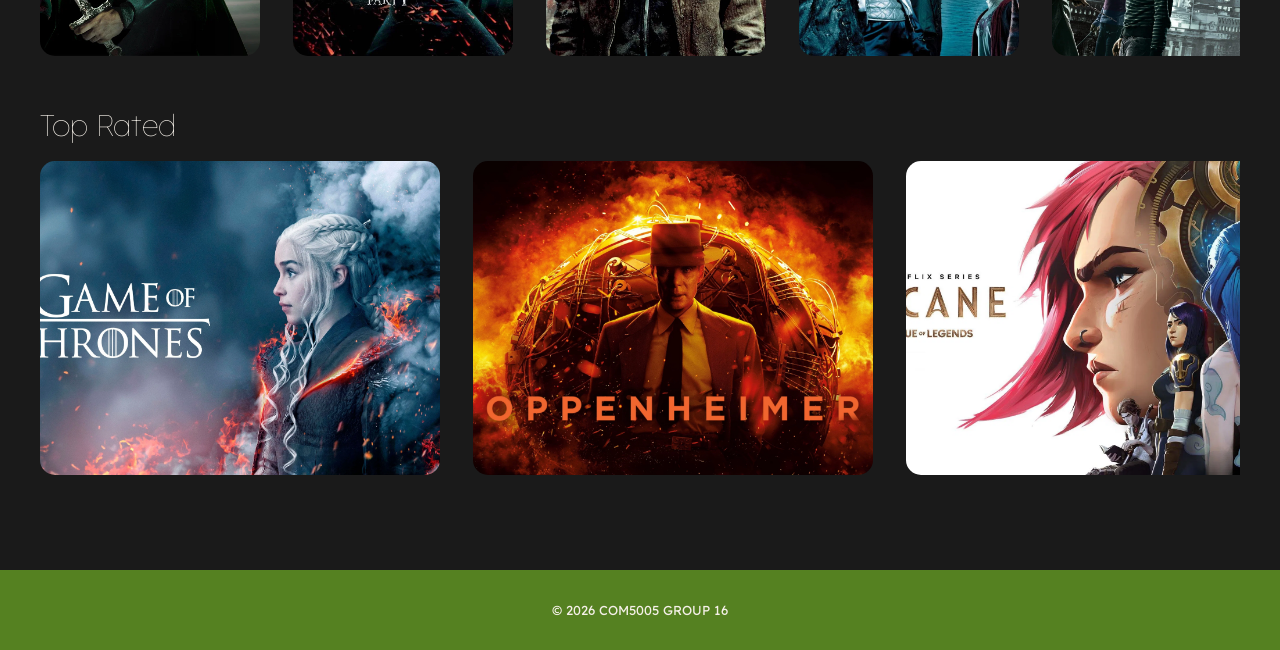
==== commit 8237921d: "yine navbar" ====
--- a/index.html
+++ b/index.html
@@ -27,8 +27,8 @@
             <div class="nav-links">
                 <a href="movies.html" class="link-text">movies</a>
                 <a href="series.html" class="link-text">series</a>
-                <a href="about_us.html" class="link-text">about_us</a>
-                <a href="contact_us.html" class="link-text">contact_us</a> 
+                <a href="about_us.html" class="link-text">about us</a>
+                <a href="contact_us.html" class="link-text">contact us</a> 
             </div>
             <div class="profile">
                 <span class="profile-icon material-symbols-outlined">account_circle</span>
--- a/css/style.css
+++ b/css/style.css
@@ -126,6 +126,10 @@
 }
 nav .profile:hover{
     color: #812154;
+}
+.nav-links a,
+.nav-links .link-text {
+    white-space: nowrap;
 }
 
 .profile-popup {
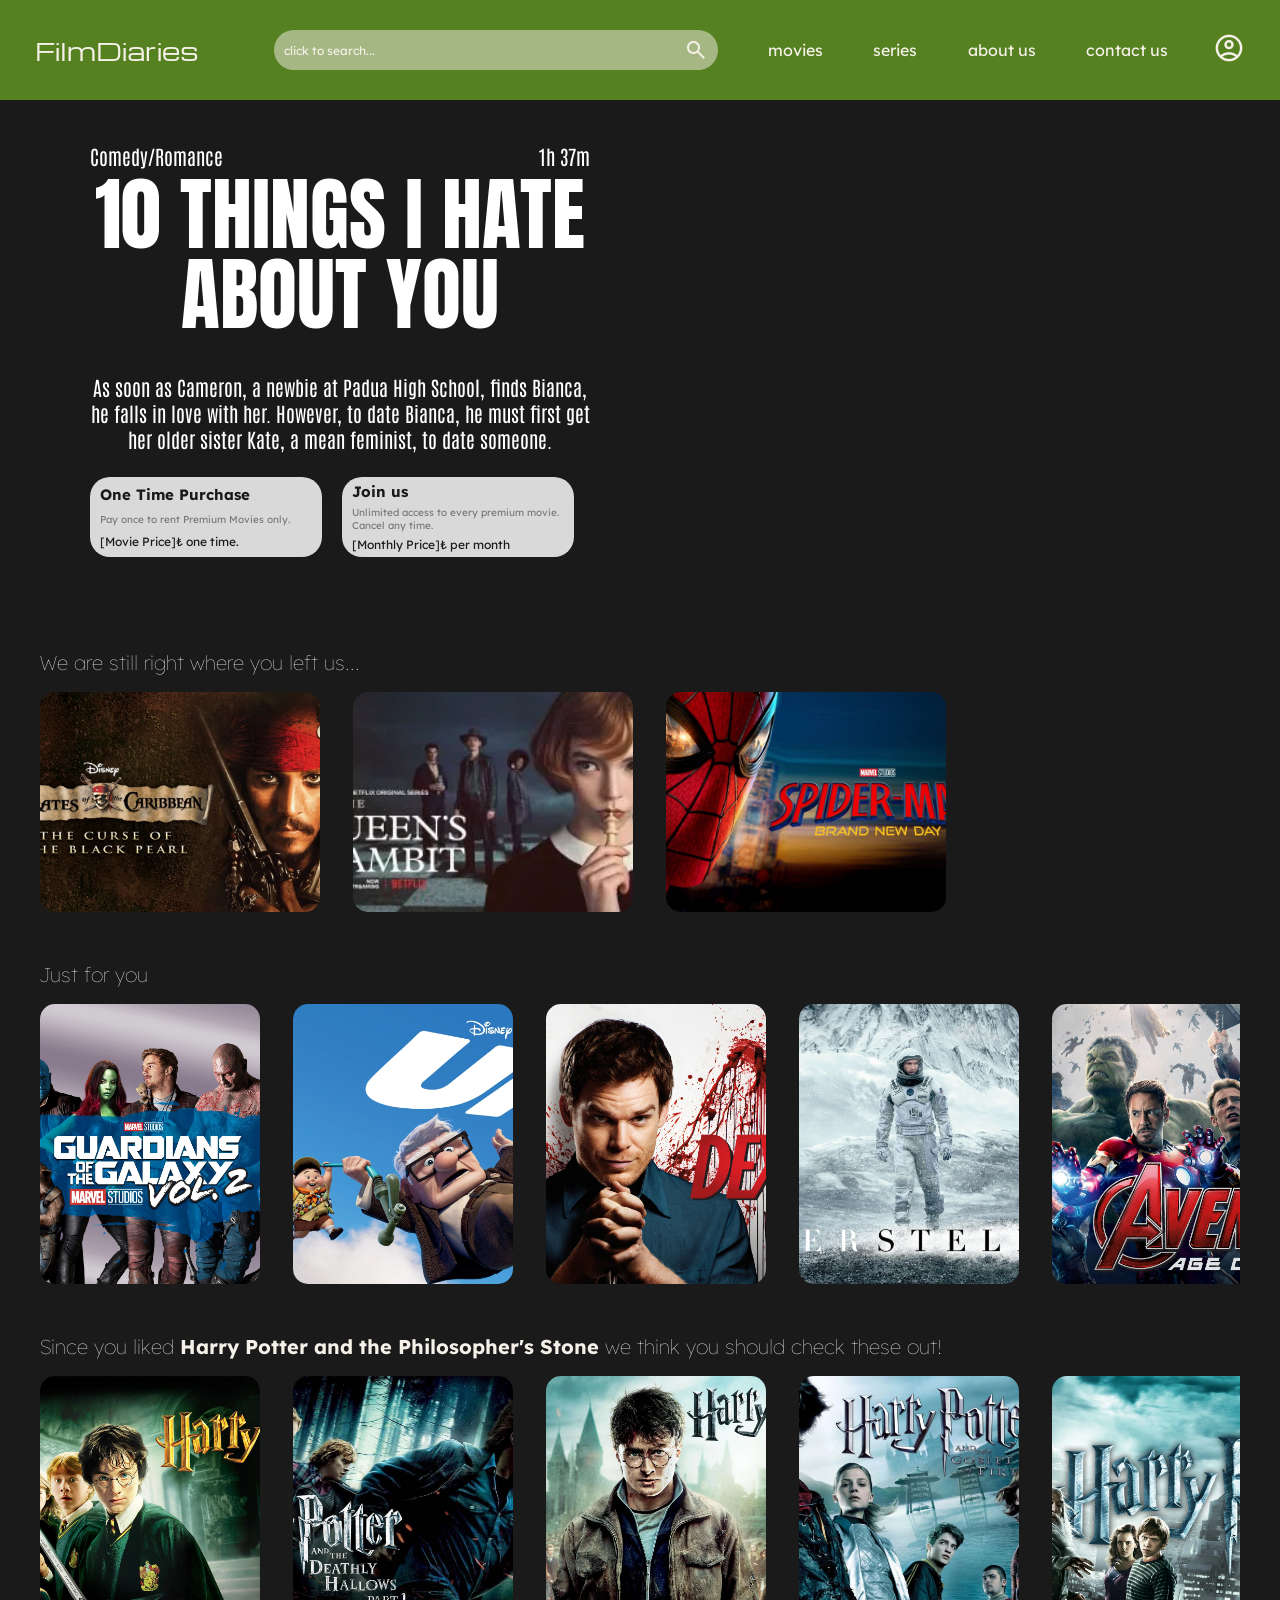
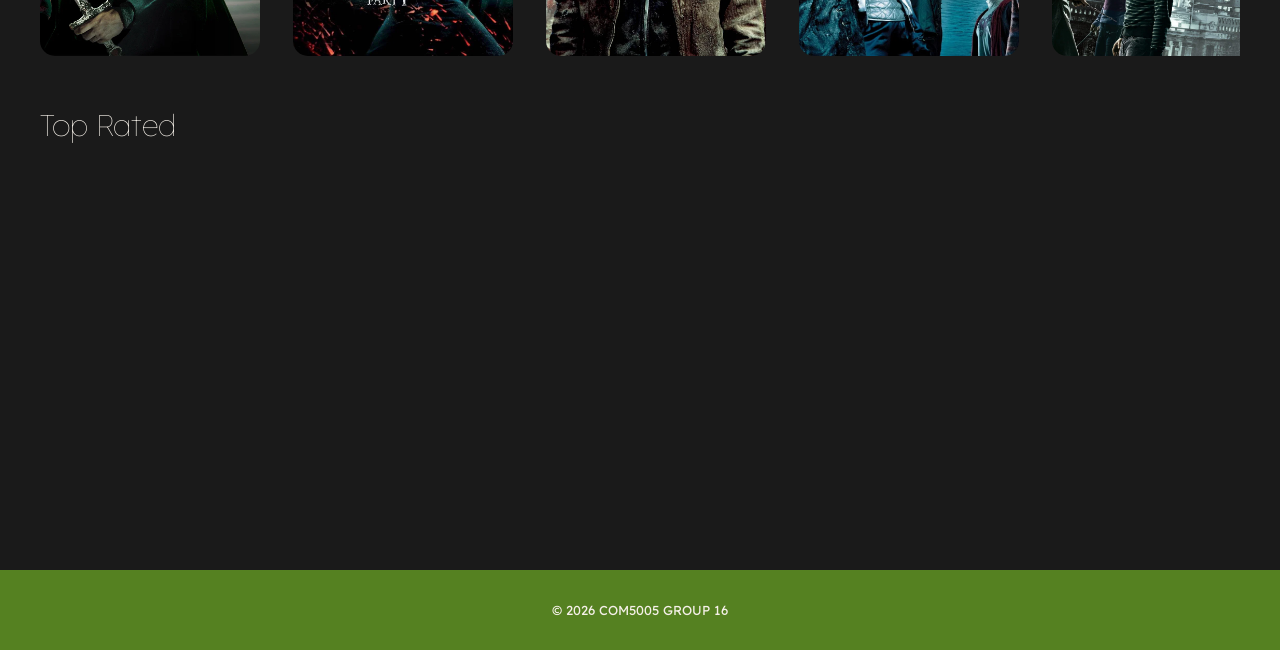
==== commit 6cdbf40c: "klasör düzenleme" ====
--- a/index.html
+++ b/index.html
@@ -25,10 +25,10 @@
         </div>
         <div class="nav-right">
             <div class="nav-links">
-                <a href="movies.html" class="link-text">movies</a>
-                <a href="series.html" class="link-text">series</a>
-                <a href="about_us.html" class="link-text">about us</a>
-                <a href="contact_us.html" class="link-text">contact us</a> 
+            <a href="movies.html" class="link-text">movies</a>
+            <a href="series.html" class="link-text">series</a>
+            <a href="about_us.html" class="link-text">about us</a>
+            <a href="contact_us.html" class="link-text">contact us</a>
             </div>
             <div class="profile">
                 <span class="profile-icon material-symbols-outlined">account_circle</span>
@@ -81,83 +81,83 @@
         <p>We are still right where you left us...</p>
             <div class="wrapper">        
                 <div class="wrapper-item">
-                    <img class="item1-img" src="images/caribbean.webp" alt="Pirates of the Caribbean">
+                    <img class="item1-img" src="images/yatay/caribbean.webp" alt="Pirates of the Caribbean">
                 </div>
                 <div class="wrapper-item">
-                    <img class="item1-img" src="images/QUEENS.webp" alt="The Queens Gambit">
+                    <img class="item1-img" src="images/yatay/QUEENS.webp" alt="The Queens Gambit">
                 </div>
                 <div class="wrapper-item">
-                    <img class="item1-img" src="images/spiderman.jpg" alt="Spiderman 1">
+                    <img class="item1-img" src="images/yatay/spiderman.jpg" alt="Spiderman 1">
                 </div>
             </div>
 
         <p>Just for you</p>
             <div class="wrapper">        
                 <div class="wrapper-item">
-                    <img class="item2-img" src="images/Guardians_of_the_Galaxy_2.webp" alt="Guardians_of_the_Galaxy_2">
+                    <img class="item2-img" src="images/yatay/Guardians_of_the_Galaxy_2.webp" alt="Guardians_of_the_Galaxy_2">
                 </div>
                 <div class="wrapper-item">
-                    <img class="item2-img" src="images/Pixar_Up.webp" alt="Up">
+                    <img class="item2-img" src="images/yatay/Pixar_Up.webp" alt="Up">
                 </div>
                 <div class="wrapper-item">
-                    <img class="item2-img" src="images/Series_Dexter.webp" alt="Dexter">
+                    <img class="item2-img" src="images/yatay/Series_Dexter.webp" alt="Dexter">
                 </div>
                 <div class="wrapper-item">
-                    <img class="item2-img" src="images/CN_Interstellar.webp" alt="Interstellar">
+                    <img class="item2-img" src="images/yatay/CN_Interstellar.webp" alt="Interstellar">
                 </div>
                 <div class="wrapper-item">
-                    <img class="item2-img" src="images/Avengers_Age_of_Ultron.webp" alt="Avengers_Age_of_Ultron">
+                    <img class="item2-img" src="images/yatay/Avengers_Age_of_Ultron.webp" alt="Avengers_Age_of_Ultron">
                 </div>
                 <div class="wrapper-item">
-                    <img class="item2-img" src="images/IronMan.webp" alt="Iron_Man">
+                    <img class="item2-img" src="images/yatay/IronMan.webp" alt="Iron_Man">
                 </div>
                 <div class="wrapper-item">
-                    <img class="item2-img" src="images/Disney_Tangled.webp" alt="Tangled">
+                    <img class="item2-img" src="images/yatay/Disney_Tangled.webp" alt="Tangled">
                 </div>
                 <div class="wrapper-item">
-                    <img class="item2-img" src="images/Doctor_Strange.webp" alt="Doctor_Strange">
+                    <img class="item2-img" src="images/yatay/Doctor_Strange.webp" alt="Doctor_Strange">
                 </div>
                 <div class="wrapper-item">
-                    <img class="item2-img" src="images/Ghibli_The_Wind_Rises.jpg" alt="The_Wind_Rises">
+                    <img class="item2-img" src="images/yatay/Ghibli_The_Wind_Rises.jpg" alt="The_Wind_Rises">
                 </div>
             </div>
         <p>Since you liked <strong>Harry Potter and the Philosopher's Stone</strong> we think you should check these out!</p>
             <div class="wrapper">        
                 <div class="wrapper-item">
-                    <img class="item2-img" src="images/HarryPotter_and_the_Chamber_of_Secrets.webp" alt="HarryPotter_and_the_Chamber_of_Secrets">
+                    <img class="item2-img" src="images/yatay/HarryPotter_and_the_Chamber_of_Secrets.webp" alt="HarryPotter_and_the_Chamber_of_Secrets">
                 </div>
                 <div class="wrapper-item">
-                    <img class="item2-img" src="images/HarryPotter_and_the_Deathly_Hallows_Part1.webp" alt="HarryPotter_and_the_Deathly_Hallows_Part1">
+                    <img class="item2-img" src="images/yatay/HarryPotter_and_the_Deathly_Hallows_Part1.webp" alt="HarryPotter_and_the_Deathly_Hallows_Part1">
                 </div>
                 <div class="wrapper-item">
-                    <img class="item2-img" src="images/HarryPotter_and_the_Deathly_Hallows_Part2.webp" alt="HarryPotter_and_the_Deathly_Hallows_Part2">
+                    <img class="item2-img" src="images/yatay/HarryPotter_and_the_Deathly_Hallows_Part2.webp" alt="HarryPotter_and_the_Deathly_Hallows_Part2">
                 </div>
                 <div class="wrapper-item">
-                    <img class="item2-img" src="images/HarryPotter_and_the_Goblet_of_Fire.webp" alt="HarryPotter_and_the_Goblet_of_Fire">
+                    <img class="item2-img" src="images/yatay/HarryPotter_and_the_Goblet_of_Fire.webp" alt="HarryPotter_and_the_Goblet_of_Fire">
                 </div>
                 <div class="wrapper-item">
-                    <img class="item2-img" src="images/HarryPotter_and_the_HalfBlood_Prince.webp" alt="HarryPotter_and_the_HalfBlood_Prince">
+                    <img class="item2-img" src="images/yatay/HarryPotter_and_the_HalfBlood_Prince.webp" alt="HarryPotter_and_the_HalfBlood_Prince">
                 </div>
                 <div class="wrapper-item">
-                    <img class="item2-img" src="images/HarryPotter_and_the_Order_of_the_Phoenix.webp" alt="HarryPotter_and_the_Order_of_the_Phoenix">
+                    <img class="item2-img" src="images/yatay/HarryPotter_and_the_Order_of_the_Phoenix.webp" alt="HarryPotter_and_the_Order_of_the_Phoenix">
                 </div>
                 <div class="wrapper-item">
-                    <img class="item2-img" src="images/HarryPotter_and_the_Prisoner_of_Azkaban.webp" alt="HarryPotter_and_the_Prisoner_of_Azkaban">
+                    <img class="item2-img" src="images/yatay/HarryPotter_and_the_Prisoner_of_Azkaban.webp" alt="HarryPotter_and_the_Prisoner_of_Azkaban">
                 </div>
                 <div class="wrapper-item">
-                    <img class="item2-img" src="images/HarryPotter _nd_the_Sorcerers_Stone.webp" alt="HarryPotter _nd_the_Sorcerers_Stone">
+                    <img class="item2-img" src="images/yatay/HarryPotter _nd_the_Sorcerers_Stone.webp" alt="HarryPotter _nd_the_Sorcerers_Stone">
                 </div>
             </div>
         <h6>Top Rated</h6>
             <div class="wrapper">        
                 <div class="wrapper-item">
-                    <img class="item3-img" src="images/Series_Game_of_Thrones.webp" alt="Game_of_Thrones">
+                    <img class="item3-img" src="images/yatay/Series_Game_of_Thrones.webp" alt="Game_of_Thrones">
                 </div>
                 <div class="wrapper-item">
-                    <img class="item3-img" src="images/CN_Oppenheimer.webp" alt="Oppenheimer">
+                    <img class="item3-img" src="images/yatay/CN_Oppenheimer.webp" alt="Oppenheimer">
                 </div>
                 <div class="wrapper-item">
-                    <img class="item3-img" src="images/Series_Arcane.webp" alt="Arcane">
+                    <img class="item3-img" src="images/yatay/Series_Arcane.webp" alt="Arcane">
                 </div>
             </div>
     </main>
--- a/css/style.css
+++ b/css/style.css
@@ -10,6 +10,9 @@
     background-color: #1A1A1A;
     width: 100%;
     overflow-x: hidden;
+    -webkit-font-smoothing: antialiased;
+    -moz-osx-font-smoothing: grayscale;
+    text-rendering: optimizeLegibility;
 }
 
 /* nav bar ------------------------------------------------------------------------------ */
@@ -205,7 +208,7 @@
 /* sponsor ------------------------------------------------------------------------------ */
 
 .sponsor{
-    background-image: url('../images/sponsor.jpg');
+    background-image: url('../images/yatay/sponsor.jpg');
     background-size: cover;
     background-position: center;
     background-repeat: no-repeat;
